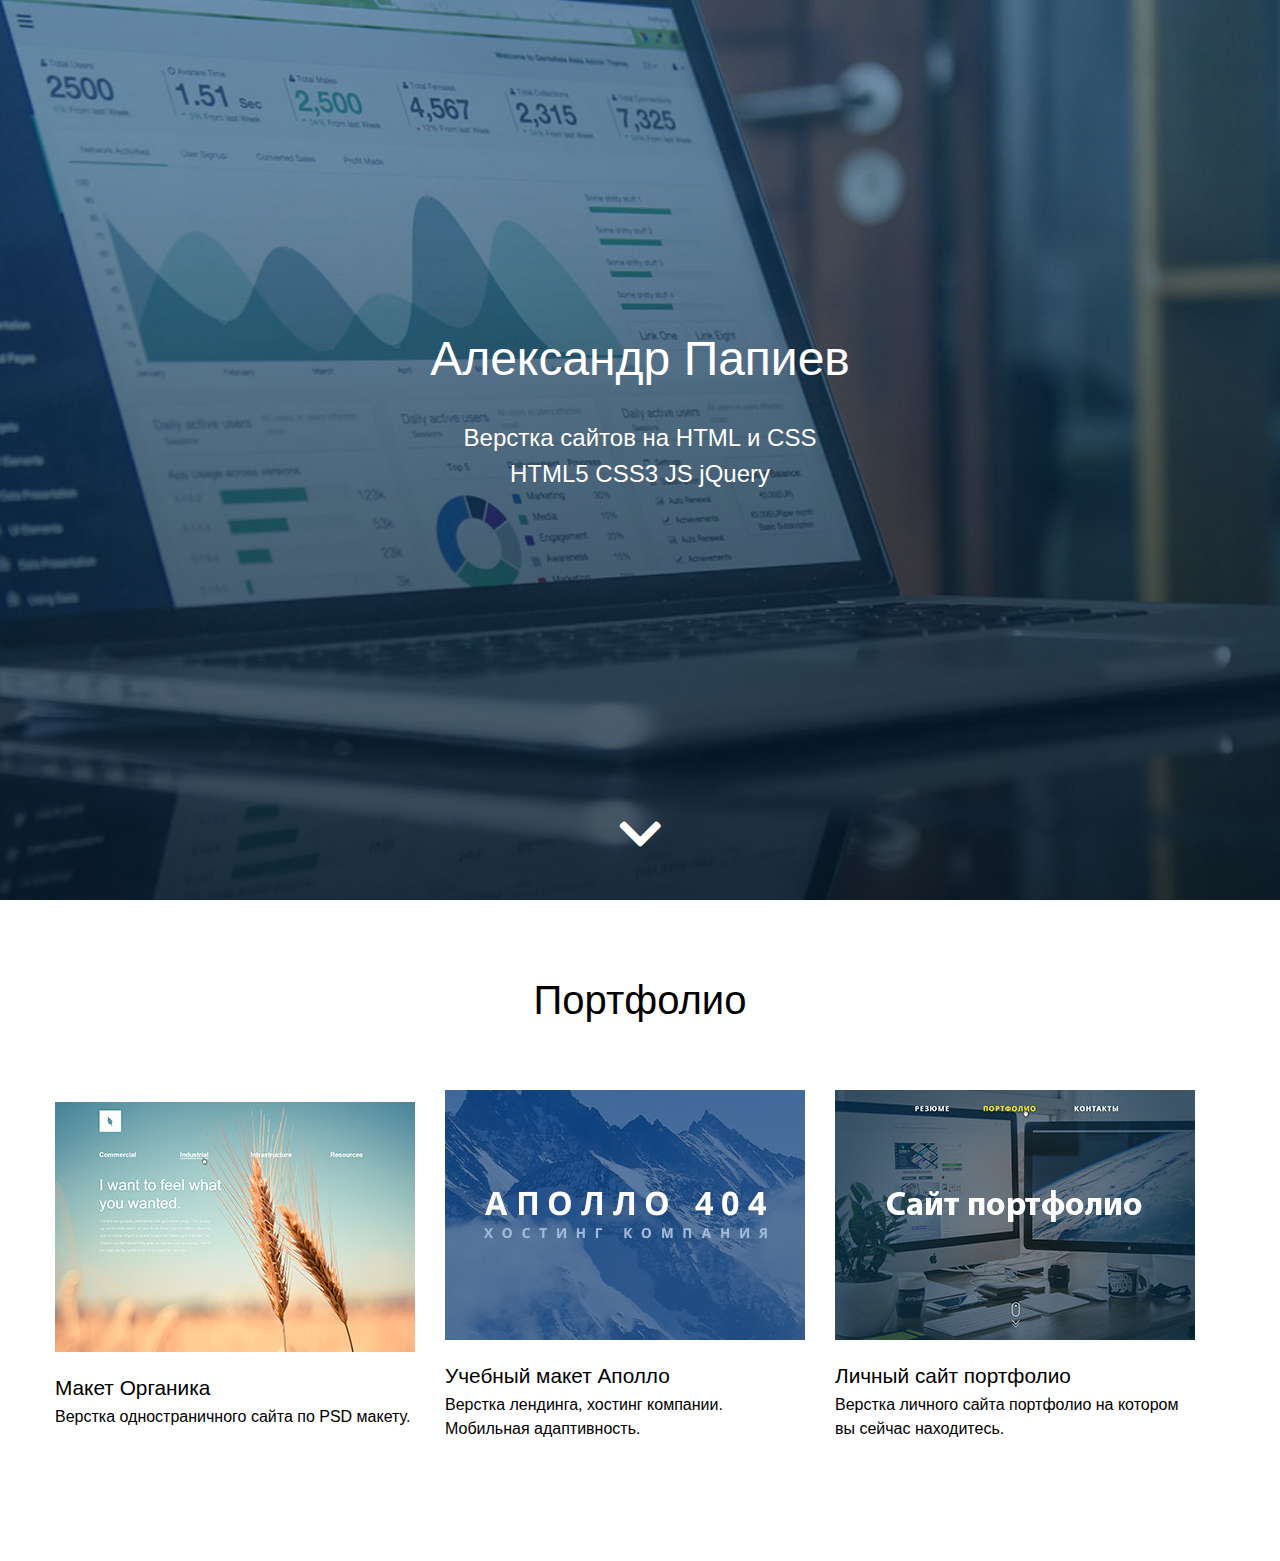
==== index.html @ eb8e774e "section portfolio completed: aslo added method flexbox" ====
﻿<!DOCTYPE html>
 <html lang="en">
      <head>
	      <meta charset="UTF-8">
          <title>Portfolio Landing</title>
          <meta name="author" content="Aleksandr Papiev">
          <meta name="description" content="Мой первый сайт как разработчика">
          <meta name="keywords" content="portfolio">
          <meta name="viewport" content="width=device-width, initial-scale=1.0">
          <link rel="shortcut icon" href="images/icons/favicon-16x16.png" type="image/x-icon">
          <link rel="stylesheet" href="libs/font-awesome/css/fontawesome-all.min.css">
          <link rel="stylesheet" href="css/normalize.css">
          <link rel="stylesheet" href="css/style.css">
      </head>

  <body>

                        <!-- HEADER START -->


      <header id="header">

          <div class="header__title">Александр Папиев</div>
         <div class="header__slogan">Верстка сайтов на HTML и CSS<br> HTML5 CSS3 JS jQuery</div>
         <div class="header__arrow">
             <i class="fas fa-chevron-down" aria-hidden:"true"></i>
         </div>

      </header><!-- header end -->


                        <!-- PORTFOLIO START -->

      <section class="portfolio">
            <div class="container"><!-- центровшик -->

                <div class="portfolio__title">
                    Портфолио
                </div>

<!-- имеет смысл создать row - ряд, тк в нем есть несколько колонок-->
                <div class="row">

                    <div class="col"><!-- колонка РАБОТА №1 -->

                        <div class="portfolio__item">
                            <div class="portfolio__item-img">
                                <img src="images/portfolio/project_organica.jpg" alt="Макет Органика">
                            </div>
                
                            <div class="portfolio__item-title">
                                <a href="#">Макет Органика</a>
                            </div>
                
                            <div class="portfolio__item-text">
                                <p>Верстка одностраничного сайта по PSD макету.
                                </p>
                            </div>
                       </div>

                    </div><!-- //колонка РАБОТА №1 END-->

                    <div class="col"><!-- колонка РАБОТА №2 -->

                        <div class="portfolio__item">
                           <div class="portfolio__item-img">
                               <img src="images/portfolio/project_apollo.jpg" alt="Учебный макет Аполло">
                           </div>
                
                           <div class="portfolio__item-title">
                               <a href="#">Учебный макет Аполло</a>
                           </div>
                
                           <div class="portfolio__item-text">
                               <p>Верстка лендинга, хостинг компании. Мобильная адаптивность.
                               </p>
                           </div>
                        </div>

                    </div><!-- //колонка РАБОТА №2 END-->

                    <div class="col"><!-- колонка РАБОТА №3 -->

                        <div class="portfolio__item">
                            <div class="portfolio__item-img">
                                <img src="images/portfolio/project_portfolio.jpg" alt="Личный сайт портфолио">
                            </div>
                
                            <div class="portfolio__item-title">
                                <a href="#">Личный сайт портфолио</a>
                            </div>
                
                            <div class="portfolio__item-text">
                                <p>Верстка личного сайта портфолио на котором вы сейчас находитесь. 
                                </p>
                           </div>
                        </div>

                    </div><!-- //колонка РАБОТА №3 END-->
                    
                </div><!-- row end -->


            
            </div><!-- container end -->
      </section><!-- portfolio end -->















						<!-- FOOTER START -->

      <footer id="footer">
        
      </footer><!-- footer end -->



      
      <script src="js/main.js"></script>
   </body>
</html>
---- css/style.css ----
/* добавили 3 шрифта на страницу локально*/

@font-face{
	font-family: 'Merriweather Sans', sans-serif;
	src:url(../fonts/Merriweather_Sans/MerriweatherSans-Regular.ttf);
	font-weight: normal;
	font-style: normal;
}

@font-face{
	font-family: 'PT Sans Caption', sans-serif;
	src:url(../fonts/PT_Sans_Caption/PT_Sans-Caption-Web-Bold.ttf);
	font-weight: bold;
	font-style: normal;
}

@font-face{
	font-family: 'PT Sans Caption', sans-serif;
	src:url(../fonts/PT_Sans_Caption/PT_Sans-Caption-Web-Regular.ttf);
	font-weight: normal;
	font-style: normal;
}

html, body{ 
	font-family: 'PT Sans Caption', sans-serif;
	font-size: 1rem;
	line-height: 1.5;
	box-sizing:border-box;
}

/*по умолчанию картинка имеет отступы, нужно задать ей
display:block/inline-block; */
img{
	display: inline-block;
}

/* все элементы наследуют значение свойства у родительского элемента*/
*, *:before, *:after{
	box-sizing: inherit;
}

ul, ol{
	list-style-type:none;

}

.container{
	max-width: 1140px;
	margin:auto;

}


.col{
	max-width: 360px;  /* ширина колонки в Photoshop */
	margin-right: 30px;  /* отступ справа м/у колонками в Photoshop */
}

			/* СДЕЛАЕМ КОЛОНКИ В РЯД */

/*

			вариант №1 - "используем float"

шаг 1: выровним колонки в ряд с помощью float:left; 
	
.col {
	float:left;

}

шаг 2: тк мы задали отступ справа 30px для всех колонок,то
	по ширине последняя колонка не помещается. Уберем у ней
	отступ справа с помощью .col:last-child 

.col:last-child{
	margin-right:0px;

}

 шаг 3: сделаем сброс от float указав родителю след-ие свойства
.row:after{
	content:"";
	clear: both;
	display: table;
}

*/

		/* вариант №2 - "используем FLEX" */

.row{
	display: flex;
	justify-content: center;
	align-items: center;

}


			/* HEADER START */


/* фоновая картинка и необходимые свойства к ней */
#header{
	background-color: #3b4f88;
	background-image: url('../images/bg/bg-header.jpg');
	background-repeat:no-repeat;
	background-position: center;
	background-size: cover;
	height: 100vh; /*100vh - это 100% от окна, которого мы просматриваем сайт (от Браузера)*/
	
	color: white;/* цвет шрифта у текста белый*/
	text-align:center;/*отцентрировали текст по горизонтале*/

	display: flex;  /*нужен, чтобы в дальнейшем задать свойства для выровнивания всех div по вертикале*/
	flex-direction: column;
	align-items: center; /*выравнивание по вертикале*/
	justify-content: center; /*выравнивание по горизонтали*/

	position: relative;/*задали,тк стрелку позиционировали absolute*/
}

.header__title{
	font-family: 'Merriweather Sans', sans-serif;
	font-size:3rem;
	line-height: 1.7;
	margin-top: -90px;/*приподняли блок наверх*/
	margin-bottom: 20px;

}

.header__slogan{
	font-size:1.5rem;
	line-height: 1.5;

}

.header__arrow{
	font-size: 48px;
	width: 60px;
	height: 50px;
	margin-left: -30px;/*половина от width*/


	position: absolute;/*нужно,чтобы опустить стрелку вниз по центру блока-родителя header*/
	bottom: 50px;/*нужно,чтобы опустить стрелку вниз блока-родителя header*/
	left:50%;/*нужно,чтоб отцентрить. те слева отошли половину окна браузера и нарисовали стрелку*/
	
}

				/* PORTFOLIO START */

/*тк в Портфолио и Подвале есть разметка по 3 блока и каждый  
из этих длоков имеет одинаковую ширину - 
мы напишем один универсальный класс для всех шести блоков */

.portfolio{
	padding-top:70px; 
	padding-bottom: 100px;
}

.portfolio__title{
	font-family: 'Merriweather Sans', sans-serif;
	font-size: 2.5rem;
	text-align: center;
	margin-bottom: 60px;

}

/*добавили класс portfolio__item  на случай если в дальнейшем 
захотит добавить еще несколько рядов с работами и 
м/у ними были отступы*/
.portfolio__item{
margin-bottom: 20px;
}


.portfolio__item-img{
	margin-bottom: 17px;
}

.portfolio__item-title{
	font-size:1.3rem;
	line-height: normal;
	margin-bottom:5px;

}
/*выберем ссылку и зададим для нее свойства*/
.portfolio__item-title a{
	text-decoration: none;
	color:black;
	border-bottom:1px solid white;

}
/*опишем поведение ссылки по наведенению на неё мыши*/
.portfolio__item-title a:hover{
	color:#0052c2;
	border-color: rgba(0, 82, 194, 0.3);/*0.3 - это насыщщеность = 30%*/
}

/*выберем абзац и зададим для него свойства*/
.portfolio__item-text p{
	margin-bottom: 15px;
	margin-top: 0;/*уберем отступ, тк по умолчанию нормалайз делает оступы*/

}
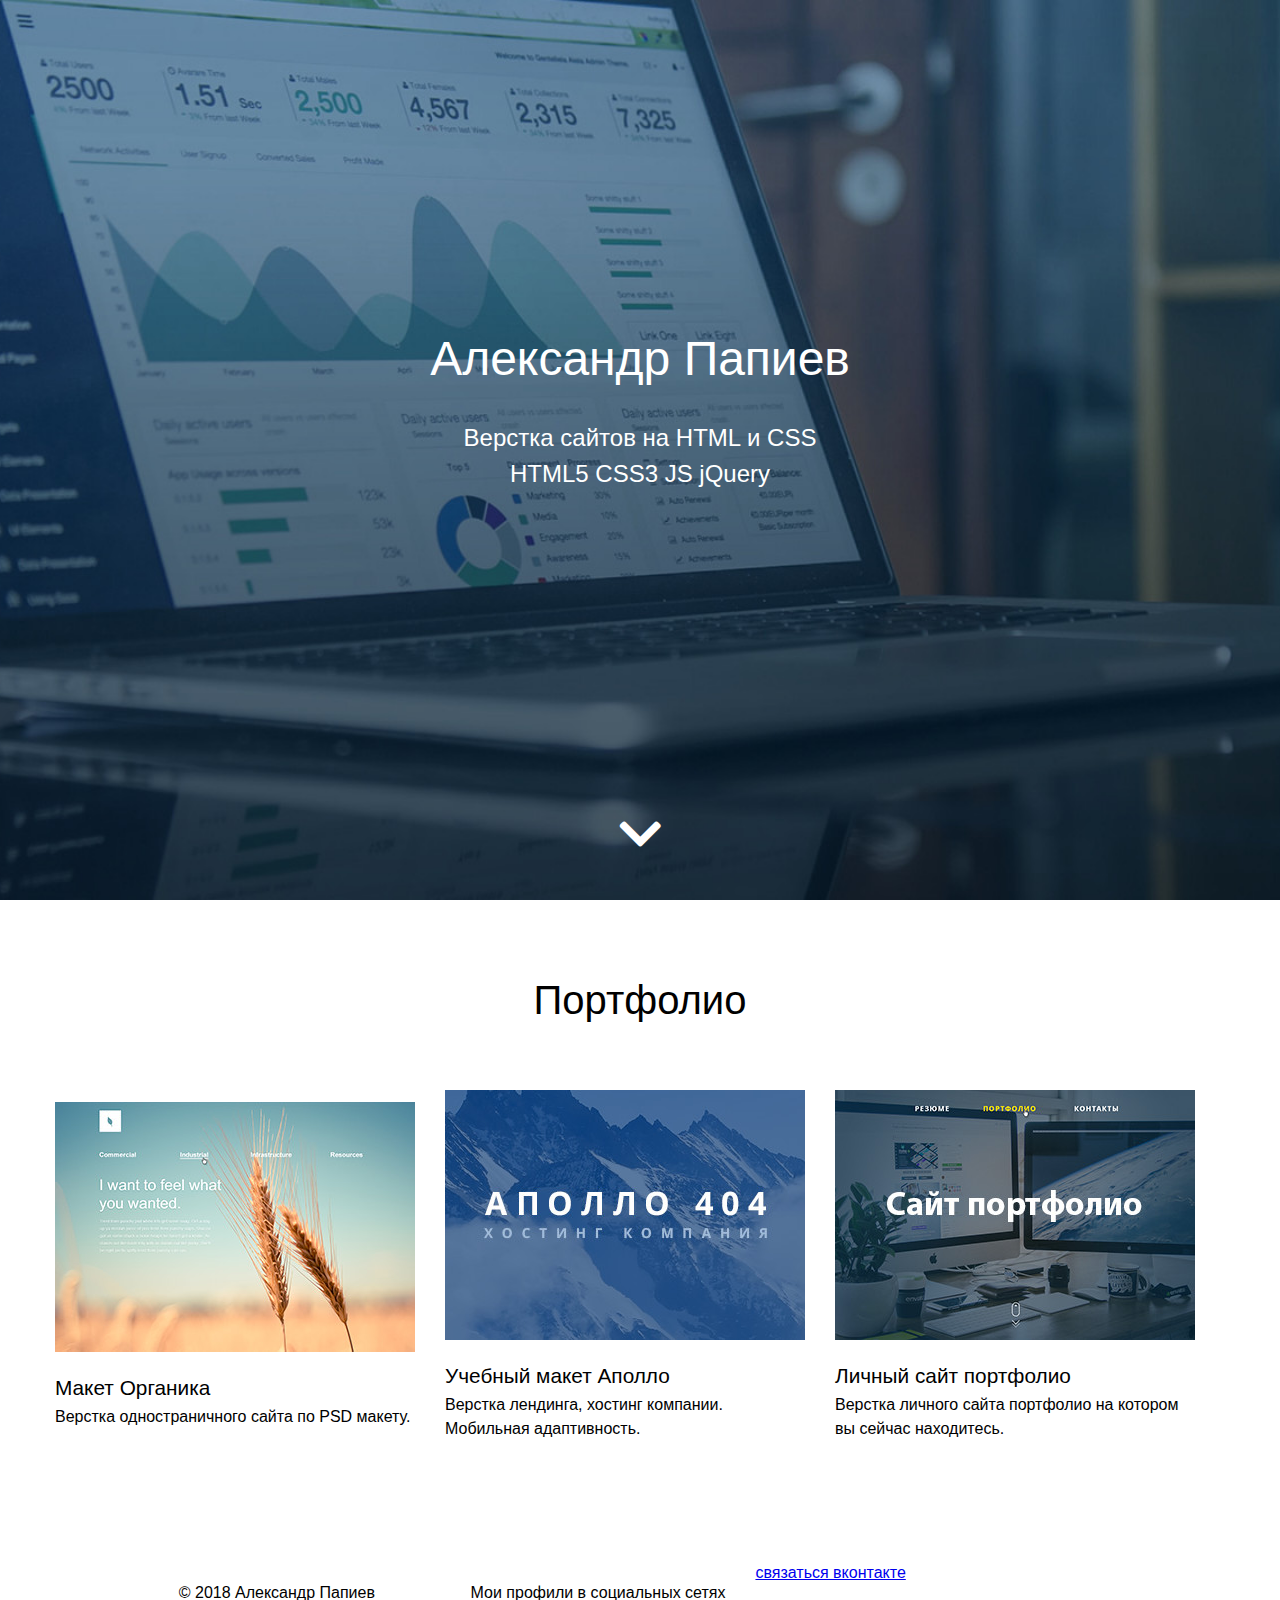
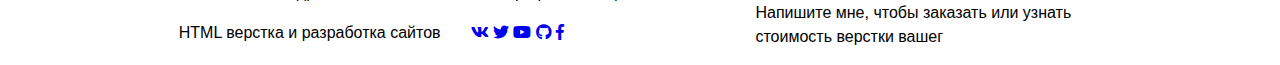
==== commit d89c98b2: "Portfolio html template was added" ====
--- a/index.html
+++ b/index.html
@@ -99,30 +99,59 @@
                     </div><!-- //колонка РАБОТА №3 END-->
                     
                 </div><!-- row end -->
-
-
-            
             </div><!-- container end -->
       </section><!-- portfolio end -->
 
 
+						<!-- FOOTER START -->
 
 
+      <footer id="footer">
+          <div class="container"><!-- центровщик-->
+              <div class="row">
+                   
+                  <div class="col">
+                        <p class="footer__name">&copy; 2018 Александр Папиев</p>
+                        <p>HTML верстка и разработка сайтов</p>
+                   
+                  </div>
 
+                   <div class="col">
+                    <p class="footer__social">Мои профили в социальных сетях</p>
+                    <p class="footer__social-icons">
 
+                        
+                           <a href="#" target="_blank">
+                            <i class="fab fa-vk"></i></a>
 
+                            <a href="#" target="_blank">
+                                <i class="fab fa-twitter"></i></a>
 
+                            <a href="#" target="_blank">
+                                <i class="fab fa-youtube"></i></a>
+                           
+                            <a href="#" target="_blank">
+                            <i class="fab fa-github"></i></a>
 
+                            <a href="#" target="_blank">
+                                <i class="fab fa-facebook-f"></i>
+                            </a>
 
+                    </p>
+                      
+                  </div>
 
+                   <div class="col">
+                        <div><a href="#" class="button" target="_blank">связаться вконтакте</a></div>
+                        <p>Напишите мне, чтобы заказать или узнать<br> стоимость верстки вашег</p>
+                      
+                  </div>
+                  
+              </div><!-- row end -->
+                  
+             
 
-
-
-
-						<!-- FOOTER START -->
-
-      <footer id="footer">
-        
+          </div><!-- container end -->
       </footer><!-- footer end -->
 
 
--- a/css/style.css
+++ b/css/style.css
@@ -93,6 +93,7 @@
 	display: flex;
 	justify-content: center;
 	align-items: center;
+	/*flex-wrap: wrap;*/
 
 }
 
@@ -203,4 +204,7 @@
 	margin-bottom: 15px;
 	margin-top: 0;/*уберем отступ, тк по умолчанию нормалайз делает оступы*/
 
-}+}
+
+
+				/* FOOTER START */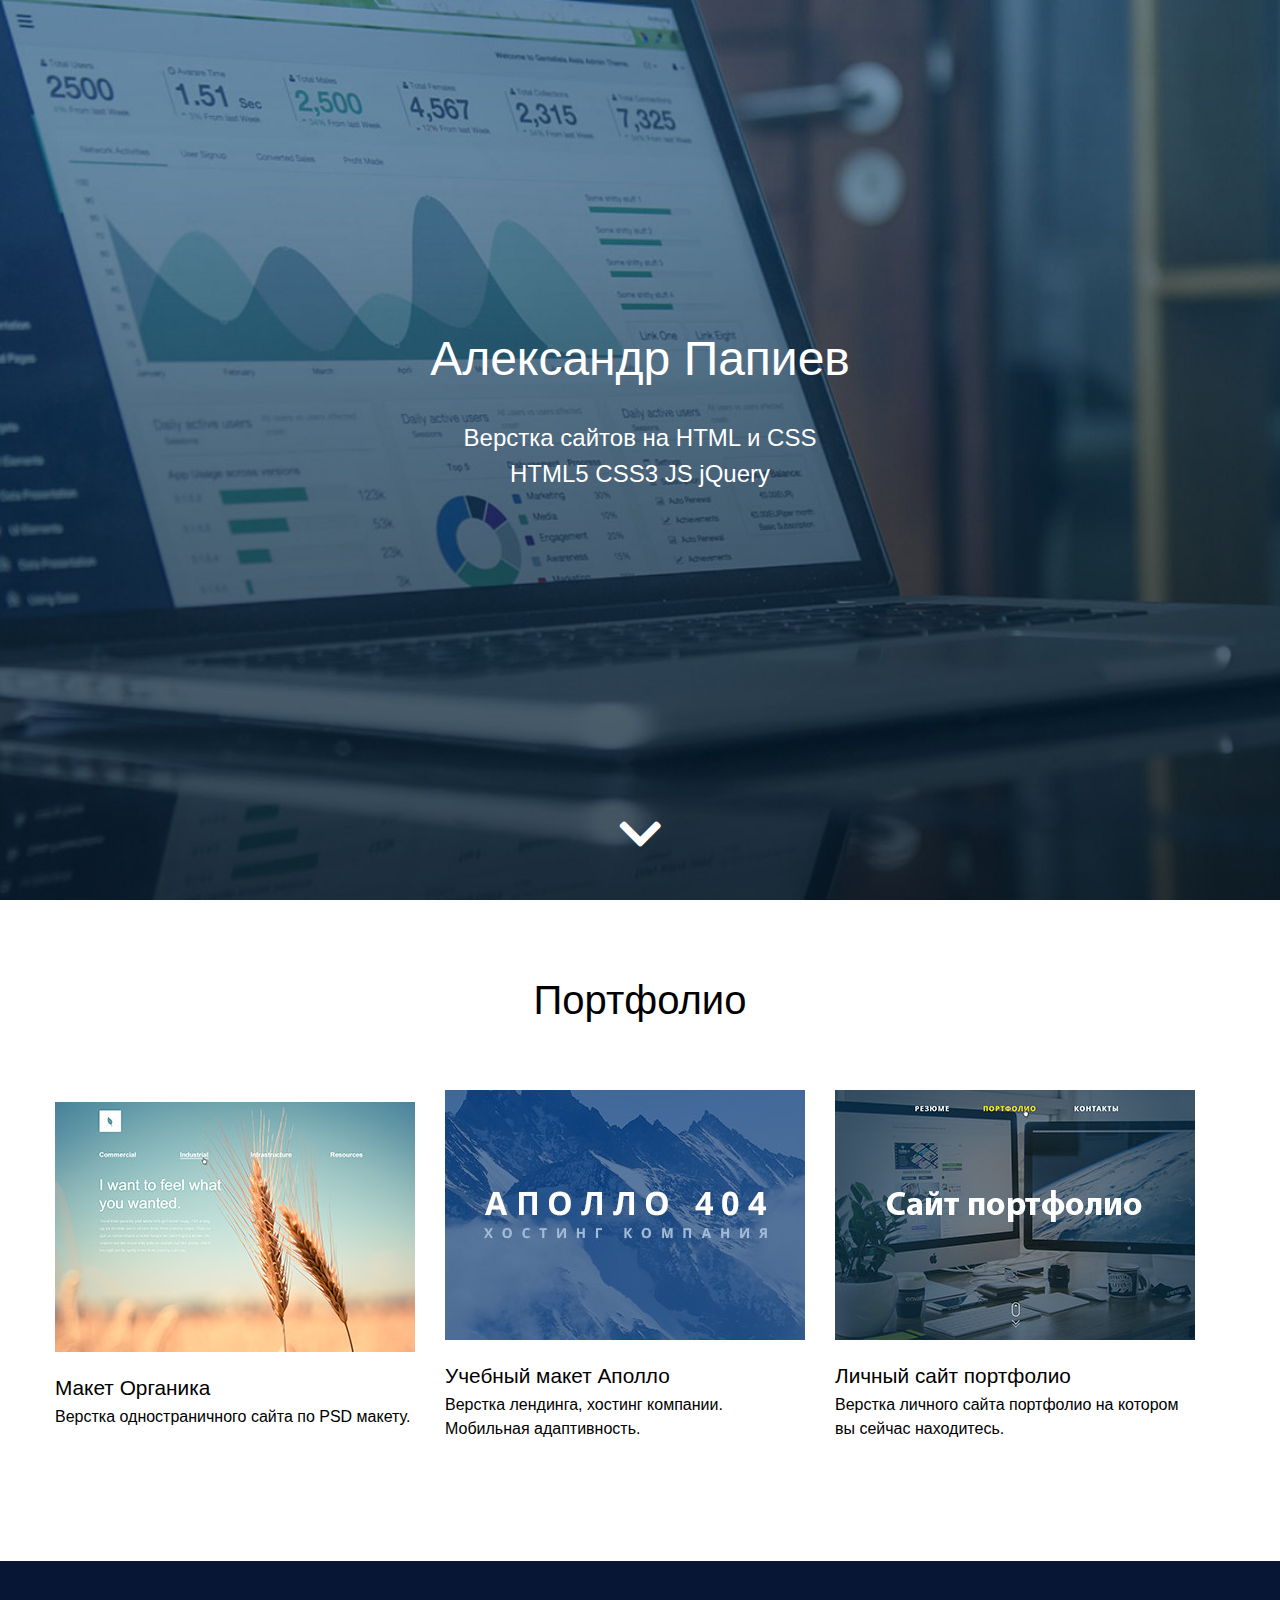
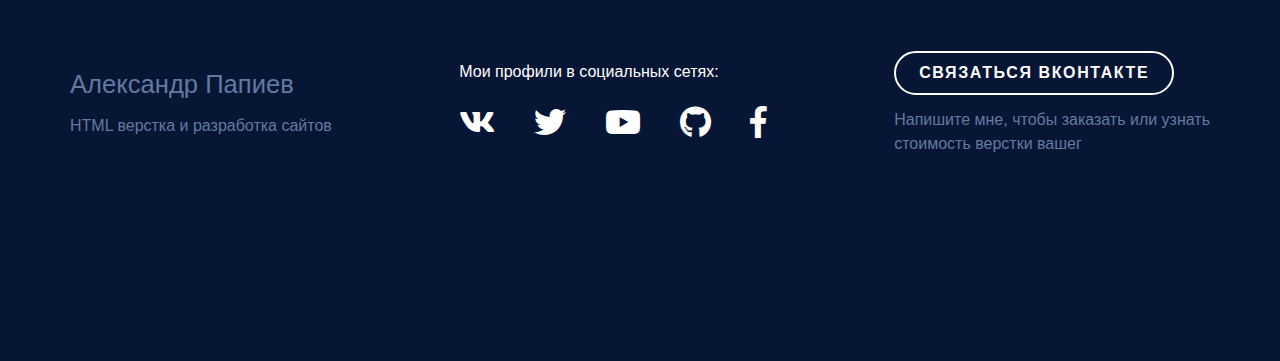
==== commit 9a665d84: "portfolio section completed" ====
--- a/index.html
+++ b/index.html
@@ -107,50 +107,49 @@
 
 
       <footer id="footer">
-          <div class="container"><!-- центровщик-->
-              <div class="row">
+          <div class="footer__container"><!-- центровщик-->
+              <div class="footer__row">
                    
-                  <div class="col">
-                        <p class="footer__name">&copy; 2018 Александр Папиев</p>
+                  <div class="footer__col">
+                        <p class="footer__name">Александр Папиев</p>
                         <p>HTML верстка и разработка сайтов</p>
                    
                   </div>
 
-                   <div class="col">
-                    <p class="footer__social">Мои профили в социальных сетях</p>
-                    <p class="footer__social-icons">
+                   <div class="footer__col">
+                        <p class="footer__social">Мои профили в социальных сетях:</p>
+                        <p class="footer__social-icons">
 
                         
-                           <a href="#" target="_blank">
-                            <i class="fab fa-vk"></i></a>
+                            <a href="https://vk.com/id1154858" target="_blank">
+                                <i class="fab fa-vk"></i></a>
 
-                            <a href="#" target="_blank">
+                            <a href="https://twitter.com/AlexModEst" target="_blank">
                                 <i class="fab fa-twitter"></i></a>
 
-                            <a href="#" target="_blank">
+                            <a href="https://www.youtube.com/channel/UCucC1KS4zQr6wHJ3pnRMhIQ/channels" target="_blank">
                                 <i class="fab fa-youtube"></i></a>
                            
-                            <a href="#" target="_blank">
-                            <i class="fab fa-github"></i></a>
+                            <a href="https://github.com/alexestkedr" target="_blank">
+                                <i class="fab fa-github"></i></a>
 
-                            <a href="#" target="_blank">
+                            <a href="https://www.facebook.com/alexander.papiev" target="_blank">
                                 <i class="fab fa-facebook-f"></i>
                             </a>
 
-                    </p>
+                        </p>
                       
                   </div>
 
-                   <div class="col">
-                        <div><a href="#" class="button" target="_blank">связаться вконтакте</a></div>
+                   <div class="footer__col">
+                        <div>
+                            <a href="#" class="footer__button" target="_blank">связаться вконтакте
+                            </a></div>
                         <p>Напишите мне, чтобы заказать или узнать<br> стоимость верстки вашег</p>
                       
                   </div>
-                  
               </div><!-- row end -->
                   
-             
-
           </div><!-- container end -->
       </footer><!-- footer end -->
 
--- a/css/style.css
+++ b/css/style.css
@@ -69,7 +69,7 @@
 
 }
 
-шаг 2: тк мы задали отступ справа 30px для всех колонок,то
+шаг 2: тк мы задали отступ справа 30px для всех трёх колонок,то
 	по ширине последняя колонка не помещается. Уберем у ней
 	отступ справа с помощью .col:last-child 
 
@@ -172,7 +172,7 @@
 захотит добавить еще несколько рядов с работами и 
 м/у ними были отступы*/
 .portfolio__item{
-margin-bottom: 20px;
+	margin-bottom: 20px;
 }
 
 
@@ -207,4 +207,98 @@
 }
 
 
-				/* FOOTER START */+				/* FOOTER START */
+
+#footer{
+	background-color: #061634;
+	color:#6479a2;
+	padding-top: 90px;
+	padding-bottom: 190px;
+	
+}
+
+.footer__container{
+	max-width: 1140px;
+	margin:auto;
+}
+
+
+.footer__row{
+	display: flex;
+	justify-content: space-between;
+	align-items: center;
+	/*flex-wrap: wrap;*/
+}
+
+.footer__col{
+	max-width: 360px;  /* ширина колонки в Photoshop */
+	margin-right: 30px;  /* отступ справа м/у колонками в Photoshop */
+}
+
+.footer__col:last-child{
+	margin-right:0px;
+}
+
+
+#footer p{
+	margin-top:0px;/*уберем отступы сверху у абзацев от normalize*/
+	margin-bottom: 15px;
+
+}
+
+p.footer__name{ /*выберем тег P, у которого есть класс footer__name*/
+	font-family: 'Merriweather Sans', sans-serif;
+	font-size: 1.6rem;
+	margin-bottom:10px;
+	line-height: normal;	
+}
+
+p.footer__social{
+	color: white;
+	
+}
+
+p.footer__social-icons{
+	color: white;
+	font-size:32px;
+}
+
+p.footer__social-icons a{
+	color: white;
+	text-decoration: none;
+	margin-right:30px;/* расстояние м/у ссылками-иконками*/
+}
+
+/* у последней ссылки-иконки уберем margin-right:30px*/
+p.footer__social-icons a:last-child{
+	margin-right:0px;
+}
+
+p.footer__social-icons a:hover{
+	color:#ffe400;
+}
+
+.footer__button{
+	font-weight: bold;
+	text-decoration: none;
+	color: white;
+	display:inline-block;
+	text-transform: uppercase;
+	letter-spacing: 1.6px;
+
+	border-width: 2px;
+	border-color: white; 
+	border-style: solid;
+	border-radius: 50px;
+
+	padding: 8px 23px;
+	margin-bottom:13px;
+	
+}
+
+.footer__button:hover{
+	color:#061634;
+	background-color: white;
+
+}
+
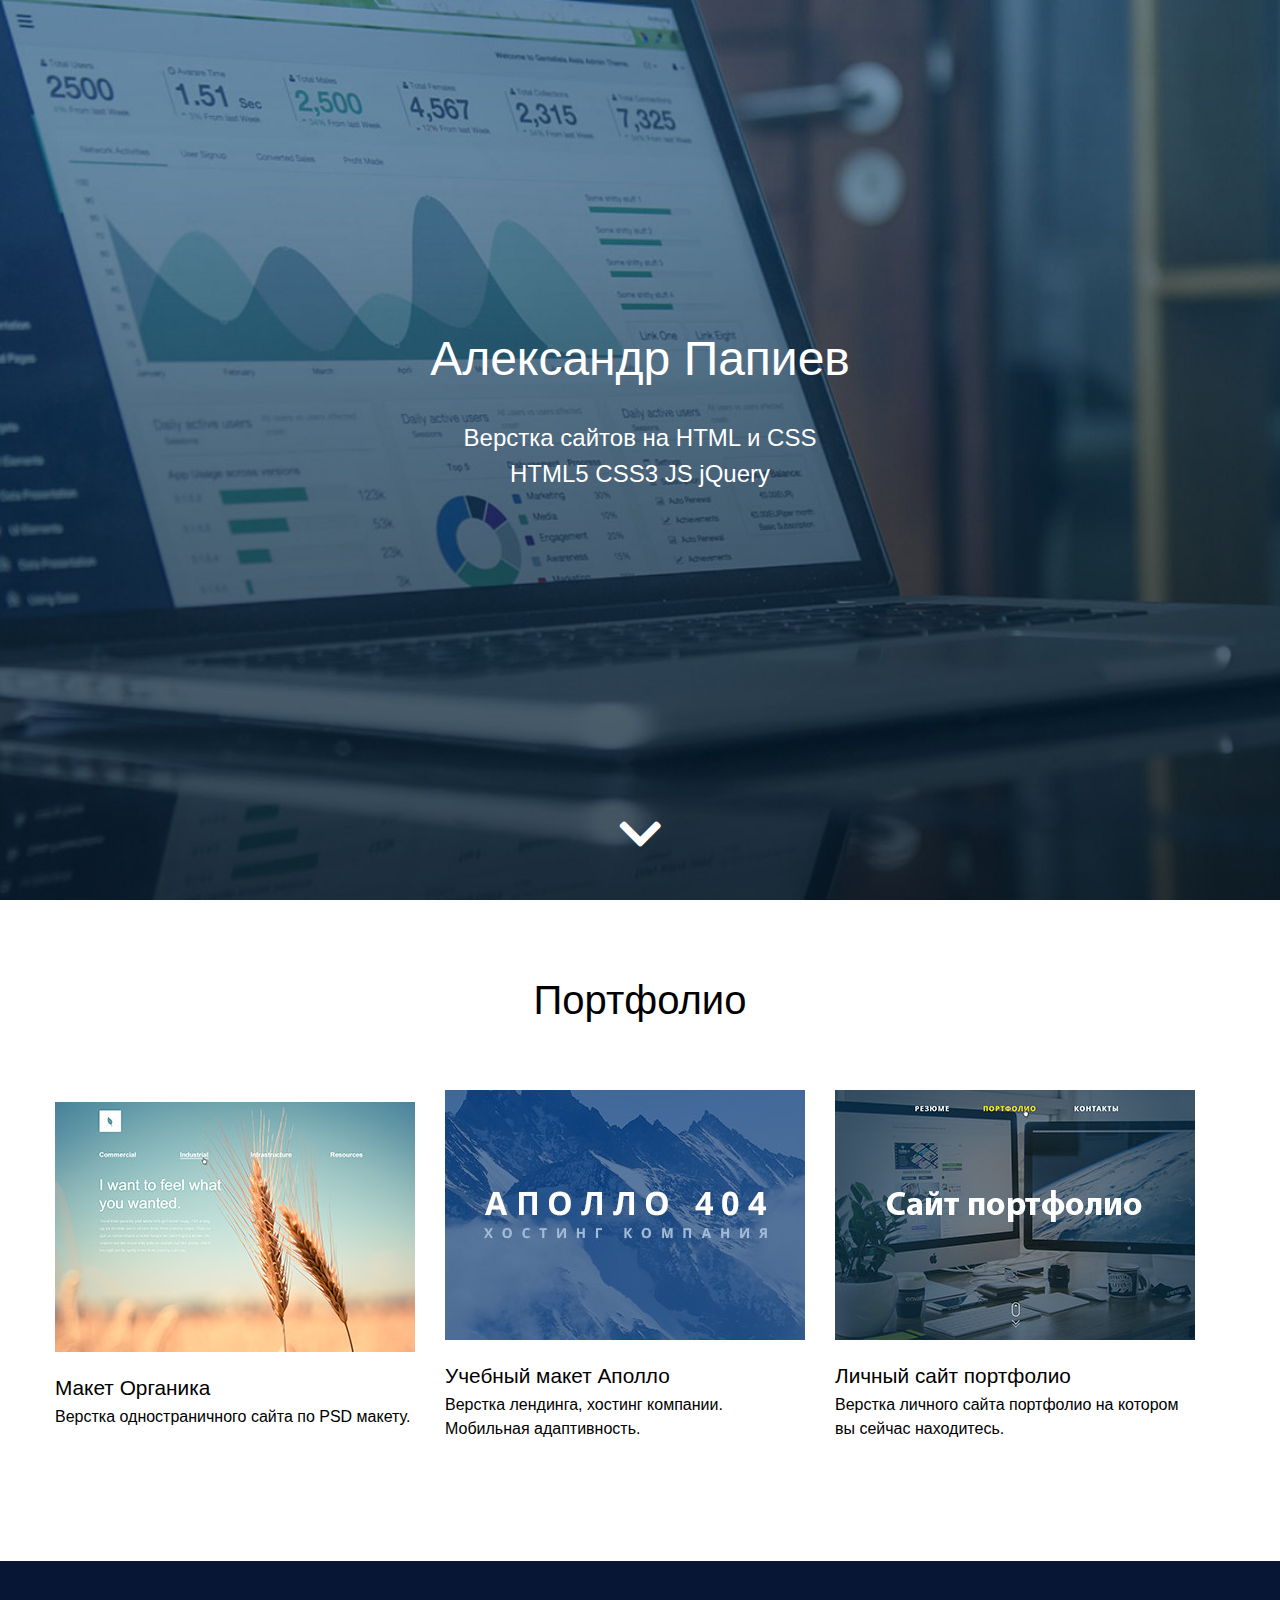
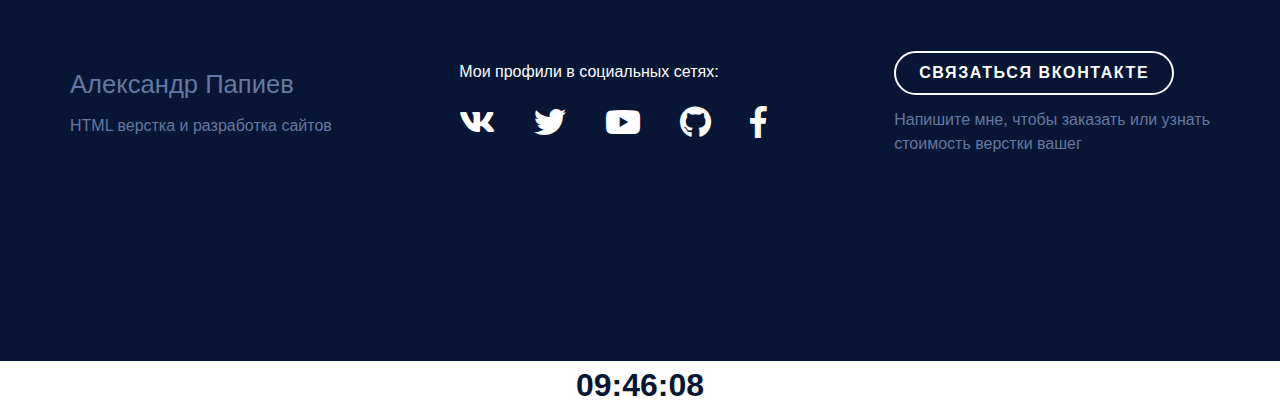
==== commit 650ce56b: "timer was added" ====
--- a/index.html
+++ b/index.html
@@ -13,7 +13,7 @@
           <link rel="stylesheet" href="css/style.css">
       </head>
 
-  <body>
+  <body onload="timer()">
 
                         <!-- HEADER START -->
 
@@ -155,7 +155,7 @@
 
 
 
-      
+   <span class="time"></span>   
       <script src="js/main.js"></script>
    </body>
 </html>--- a/css/style.css
+++ b/css/style.css
@@ -302,3 +302,10 @@
 
 }
 
+.time{
+	text-align: center;
+	display: block;
+	color:#061634;
+	font-size: 2rem;
+	font-weight: 600;
+}
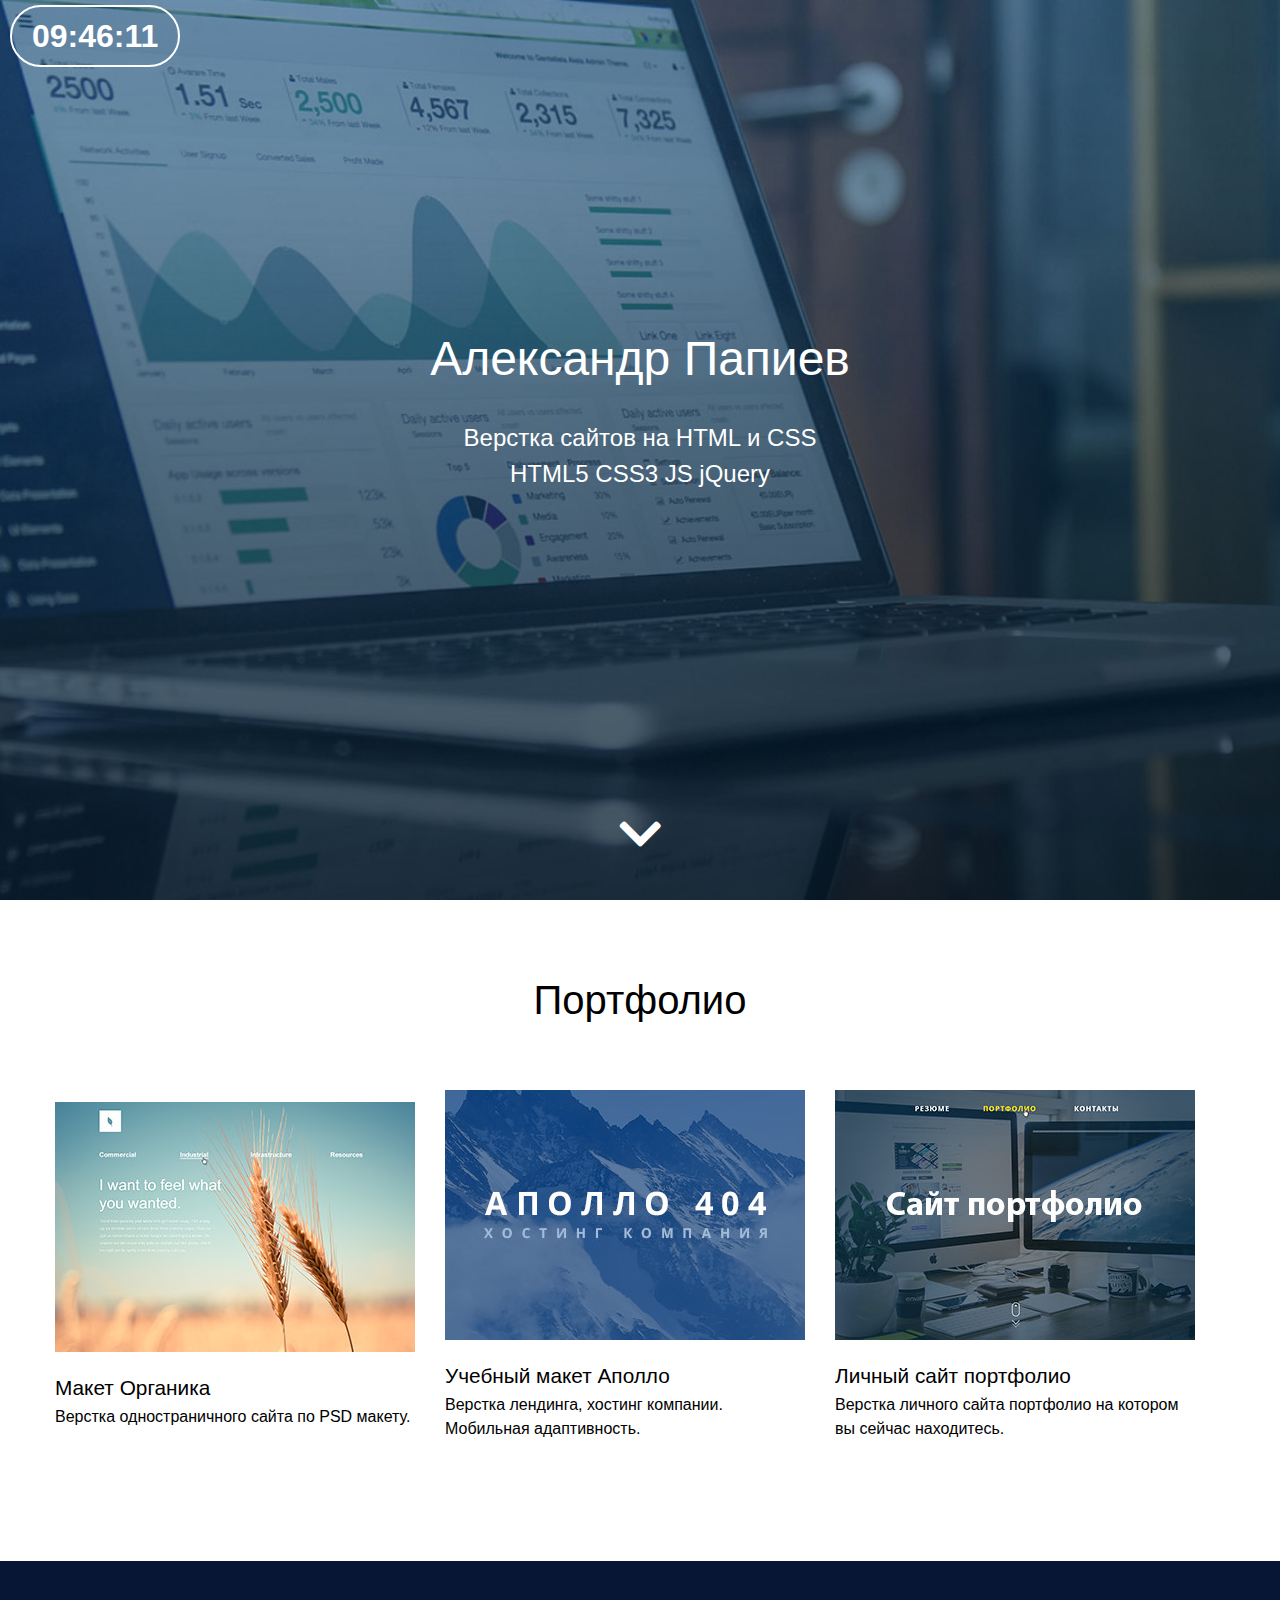
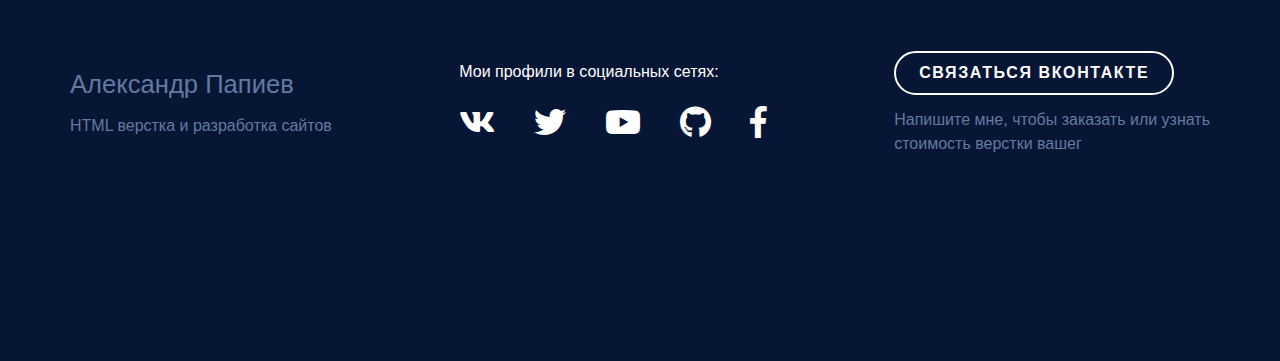
==== commit 26cff7cd: "timer was added" ====
--- a/index.html
+++ b/index.html
@@ -19,6 +19,7 @@
 
 
       <header id="header">
+         <span class="time"></span> 
 
           <div class="header__title">Александр Папиев</div>
          <div class="header__slogan">Верстка сайтов на HTML и CSS<br> HTML5 CSS3 JS jQuery</div>
@@ -151,11 +152,10 @@
               </div><!-- row end -->
                   
           </div><!-- container end -->
+
       </footer><!-- footer end -->
 
-
-
-   <span class="time"></span>   
+      <!-- <span class="time"></span>  -->
       <script src="js/main.js"></script>
    </body>
 </html>--- a/css/style.css
+++ b/css/style.css
@@ -305,7 +305,26 @@
 .time{
 	text-align: center;
 	display: block;
-	color:#061634;
+	color:white;
 	font-size: 2rem;
 	font-weight: 600;
-}
+	position: absolute;
+	left:0px;
+	top:0px;
+
+	margin:5px 10px;
+
+	border-width: 2px;
+	border-color: white; 
+	border-style: solid;
+	border-radius: 50px;
+
+	padding: 5px 20px;
+
+}
+
+.time:hover{
+	color:#061634;
+	background-color: white;
+
+}
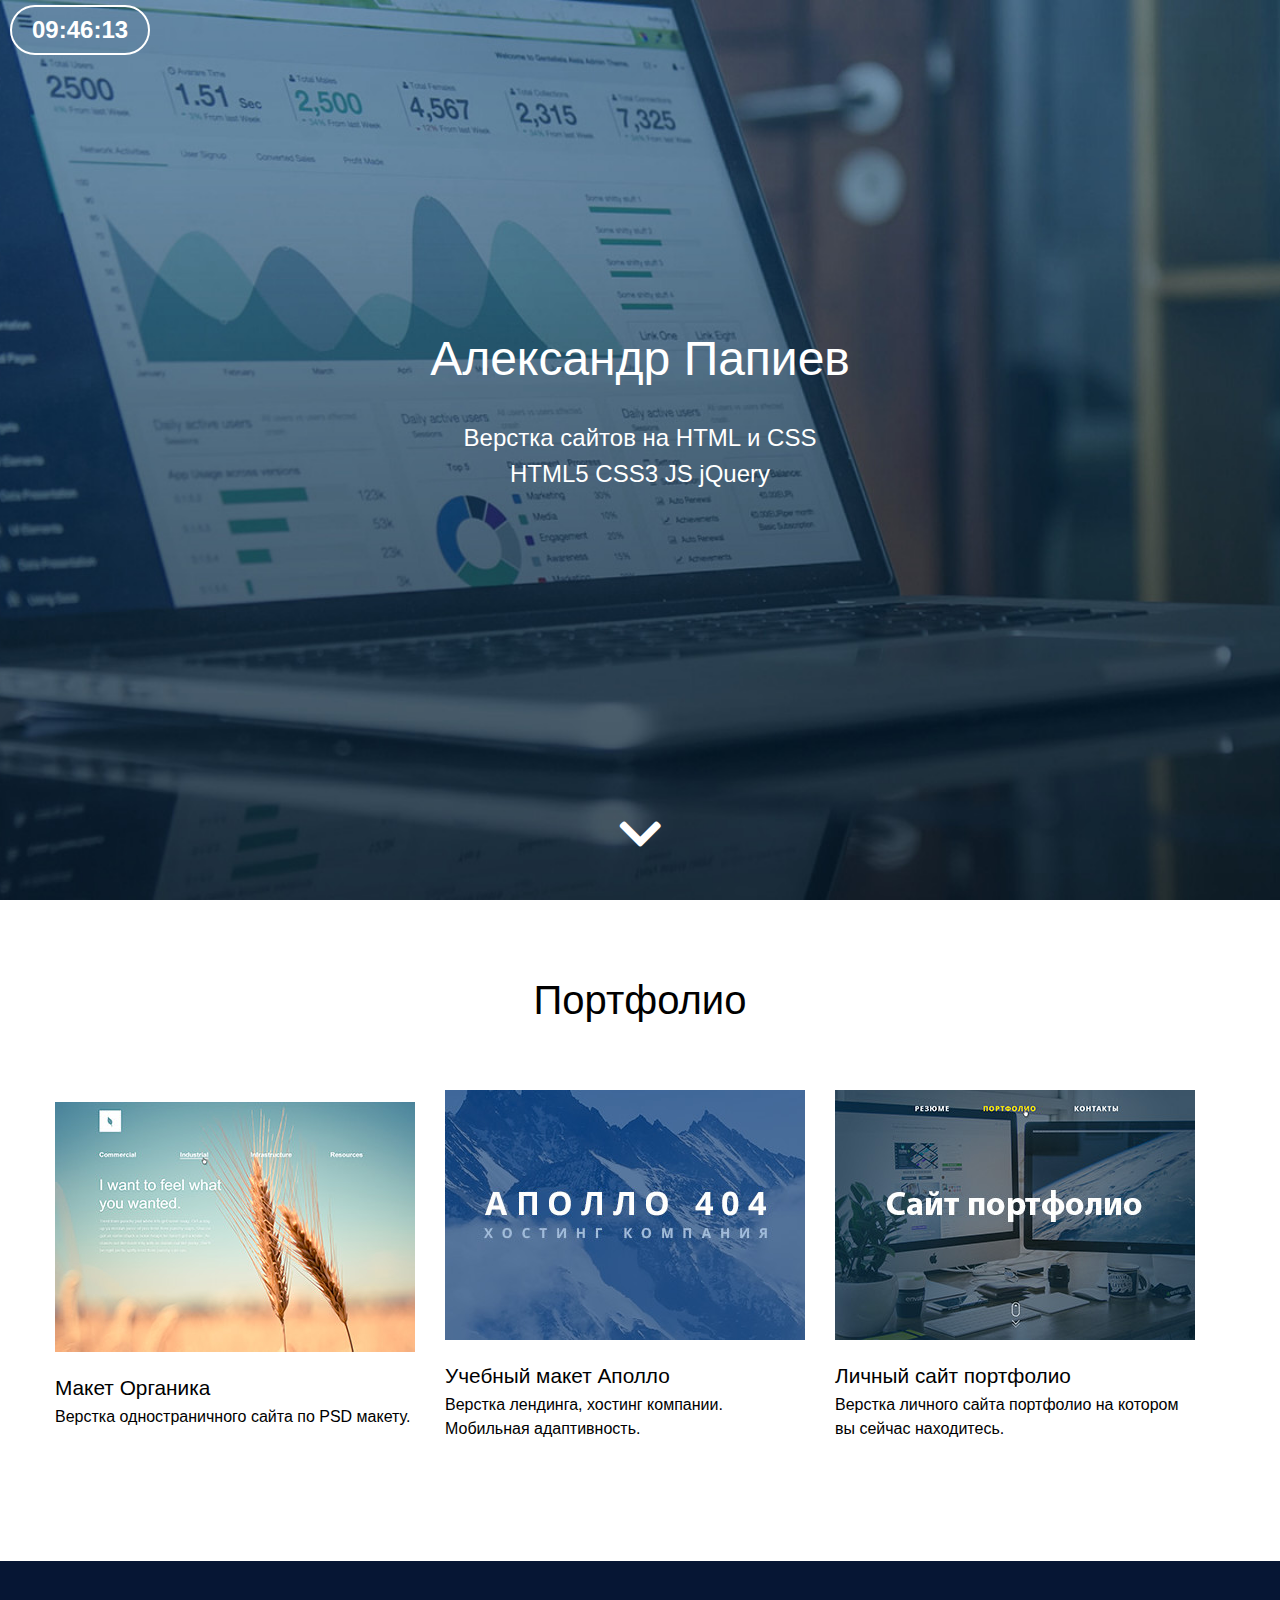
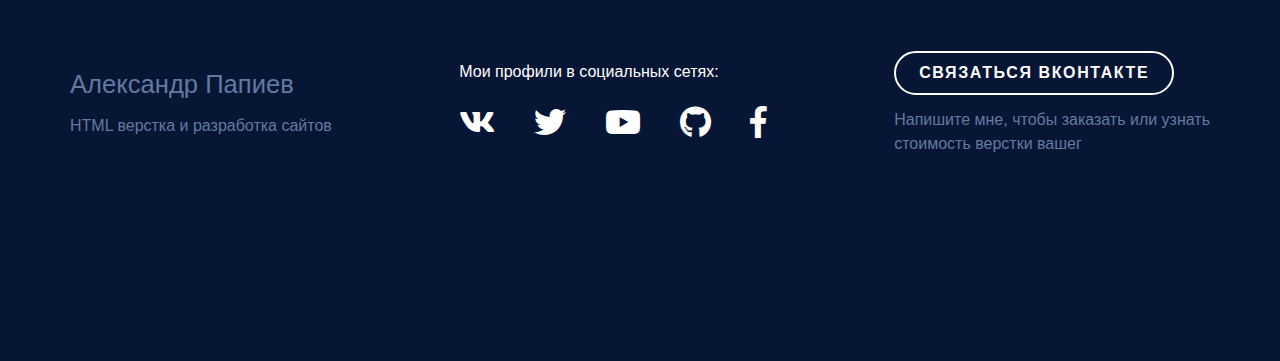
==== commit bd8287b9: "3 works was added" ====
--- a/index.html
+++ b/index.html
@@ -1,5 +1,5 @@
 ﻿<!DOCTYPE html>
- <html lang="en">
+ <html lang="ru">
       <head>
 	      <meta charset="UTF-8">
           <title>Portfolio Landing</title>
@@ -17,20 +17,20 @@
 
                         <!-- HEADER START -->
 
-
       <header id="header">
-         <span class="time"></span> 
+          <span class="time"></span> 
 
           <div class="header__title">Александр Папиев</div>
-         <div class="header__slogan">Верстка сайтов на HTML и CSS<br> HTML5 CSS3 JS jQuery</div>
-         <div class="header__arrow">
-             <i class="fas fa-chevron-down" aria-hidden:"true"></i>
+          <div class="header__slogan">Верстка сайтов на HTML и CSS<br> HTML5 CSS3 JS jQuery</div>
+          <div class="header__arrow">
+              <i class="fas fa-chevron-down" aria-hidden:"true"></i>
          </div>
 
       </header><!-- header end -->
 
 
                         <!-- PORTFOLIO START -->
+
 
       <section class="portfolio">
             <div class="container"><!-- центровшик -->
@@ -50,7 +50,7 @@
                             </div>
                 
                             <div class="portfolio__item-title">
-                                <a href="#">Макет Органика</a>
+                                <a href="work-organica.html">Макет Органика</a>
                             </div>
                 
                             <div class="portfolio__item-text">
@@ -69,7 +69,7 @@
                            </div>
                 
                            <div class="portfolio__item-title">
-                               <a href="#">Учебный макет Аполло</a>
+                               <a href="work-apollo.html">Учебный макет Аполло</a>
                            </div>
                 
                            <div class="portfolio__item-text">
@@ -88,7 +88,7 @@
                             </div>
                 
                             <div class="portfolio__item-title">
-                                <a href="#">Личный сайт портфолио</a>
+                                <a href="work-portfolio.html">Личный сайт портфолио</a>
                             </div>
                 
                             <div class="portfolio__item-text">
@@ -155,7 +155,6 @@
 
       </footer><!-- footer end -->
 
-      <!-- <span class="time"></span>  -->
       <script src="js/main.js"></script>
    </body>
 </html>--- a/css/style.css
+++ b/css/style.css
@@ -192,6 +192,8 @@
 	color:black;
 	border-bottom:1px solid white;
 
+	transition: 0.3s ease-out;
+
 }
 /*опишем поведение ссылки по наведенению на неё мыши*/
 .portfolio__item-title a:hover{
@@ -205,6 +207,50 @@
 	margin-top: 0;/*уберем отступ, тк по умолчанию нормалайз делает оступы*/
 
 }
+
+
+		 /* PORTFOLIO SINGLE PAGE START */
+
+.portfolio__single-page{
+	padding-top: 50px;
+	padding-bottom:50px;
+	text-align:center;
+}
+
+.portfolio__single-page img{
+	margin-bottom: 50px;
+	max-width: 100%;/*чтобы картинка не выходила за границы своего container 
+	и не появилось горизонт. прокручивания */
+	height:auto;
+	/*display:block;*/ /*чтобы кнопка и картинка не находилась на одной линии
+	а перешла на след. строчку*/
+}
+			
+.button-back{
+	font-weight: bold;
+	text-decoration: none;
+	color:#0052c2;
+	display:inline-block;
+	text-transform: uppercase;
+	letter-spacing: 1.6px;
+
+	border-width: 2px;
+	border-color:#0052c2;
+	border-style: solid;
+	border-radius: 50px;
+	margin-bottom:13px;
+
+	padding: 8px 23px;
+	
+	transition: 0.3s ease-out;
+	
+}
+
+.button-back:hover{
+	color:white;
+	background-color:#0052c2;
+}
+
 
 
 				/* FOOTER START */
@@ -267,11 +313,14 @@
 	color: white;
 	text-decoration: none;
 	margin-right:30px;/* расстояние м/у ссылками-иконками*/
+
+	transition: 0.3s ease-out;
 }
 
 /* у последней ссылки-иконки уберем margin-right:30px*/
 p.footer__social-icons a:last-child{
 	margin-right:0px;
+
 }
 
 p.footer__social-icons a:hover{
@@ -293,6 +342,8 @@
 
 	padding: 8px 23px;
 	margin-bottom:13px;
+
+	transition: 0.3s ease-out;
 	
 }
 
@@ -306,13 +357,11 @@
 	text-align: center;
 	display: block;
 	color:white;
-	font-size: 2rem;
+	font-size: 1.5rem;
 	font-weight: 600;
 	position: absolute;
-	left:0px;
-	top:0px;
-
-	margin:5px 10px;
+	left:10px;
+	top:5px;
 
 	border-width: 2px;
 	border-color: white; 
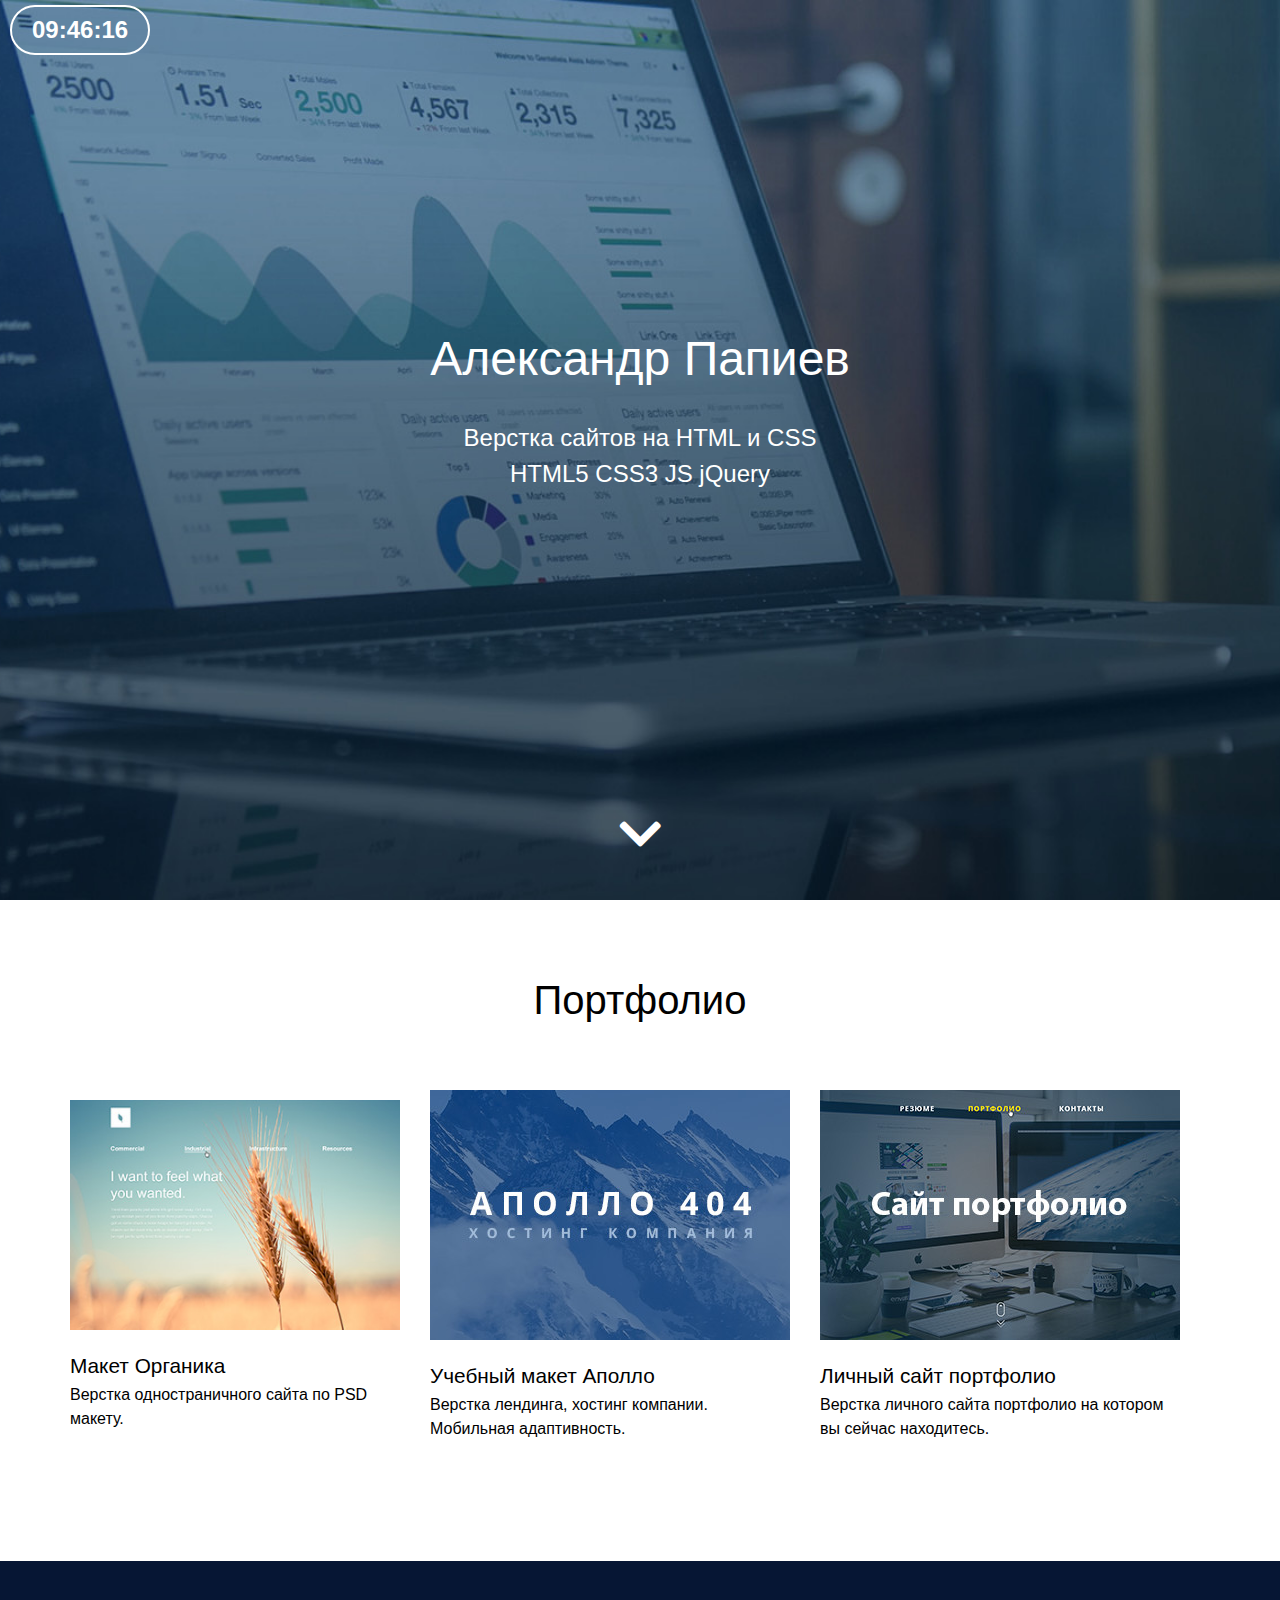
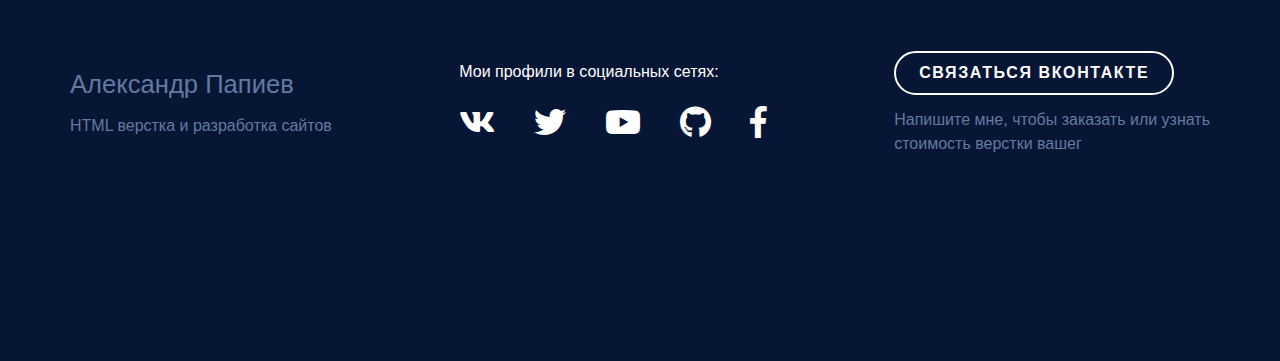
==== commit fb55b46c: "media queries was added" ====
--- a/index.html
+++ b/index.html
@@ -6,7 +6,12 @@
           <meta name="author" content="Aleksandr Papiev">
           <meta name="description" content="Мой первый сайт как разработчика">
           <meta name="keywords" content="portfolio">
-          <meta name="viewport" content="width=device-width, initial-scale=1.0">
+
+          <!-- чтобы старые версии IE отображали страницу по новым стандртам -->
+          <meta http-equiv="X-UA-Compatible" content="IE=edge">
+          <!-- чтобы моб.Браузеры не масштабировали контент -->
+          <meta name="viewport" content="width=device-width, initial-scale=1">
+          
           <link rel="shortcut icon" href="images/icons/favicon-16x16.png" type="image/x-icon">
           <link rel="stylesheet" href="libs/font-awesome/css/fontawesome-all.min.css">
           <link rel="stylesheet" href="css/normalize.css">
--- a/css/style.css
+++ b/css/style.css
@@ -34,9 +34,16 @@
 	display: inline-block;
 }
 
-/* все элементы наследуют значение свойства у родительского элемента*/
+/* все элементы наследуют значение свойства у родительского элемента
+
 *, *:before, *:after{
 	box-sizing: inherit;
+}
+
+*/
+
+*{
+	box-sizing: border-box;
 }
 
 ul, ol{
@@ -108,6 +115,7 @@
 	background-repeat:no-repeat;
 	background-position: center;
 	background-size: cover;
+	
 	height: 100vh; /*100vh - это 100% от окна, которого мы просматриваем сайт (от Браузера)*/
 	
 	color: white;/* цвет шрифта у текста белый*/
@@ -178,6 +186,20 @@
 
 .portfolio__item-img{
 	margin-bottom: 17px;
+}
+
+/*выберем все изображения внутри данного контейнера с классом .
+portfolio__item-img*/
+
+.portfolio__item-img img{ 
+	max-width: 100%;/*макс.ширина изображения может быть 
+равна 100% ширины контейнеры в котором она лежит. 
+Если ширина контейнера будет меньше ширины картинки, то картинка
+должна будет подстоиться по ширине*/
+	
+	height: auto;/*высота картинки будет пропорц-но 
+масштабироваться относительно ширины*/
+
 }
 
 .portfolio__item-title{
@@ -377,3 +399,70 @@
 	background-color: white;
 
 }
+
+
+				/* MEDIA QUERIES */
+
+/* 1-ый @media: При ШИРИНЕ экрана в 1160px и менее.
+(больше - нельзя, меньше - подходит)
+
+width container у нас 1140px, но мы взяли запас 
+чтобы по бокам было по 10px
+*/
+
+@media (max-width: 1160px) {
+
+	.container, .footer__container{
+		width: 100%;
+}
+
+
+	.col, .footer__col {
+		width:100%;	/*сделали колонки (работы) по одной в ряд одна под другой*/
+		margin:0;
+		margin-bottom:30px; /*чтобы картинки плотно не прилегали друг к другу*/
+		padding-left: 15px; /*чтобы картинки и текст плотно не прилегали к краям экрана слева и справа*/
+		padding-right: 15px;/*чтобы картинки и текст плотно не прилегали к крвям экрана слева и справа*/
+		text-align: center;/*центрируем текст и картинки внутри колонок*/
+ 		box-sizing:border-box;/*убрать прокрутку горизонтальную, т.к.
+ 		width + paddidng > 100%*/
+ 	}
+
+	.row, .footer__row{
+		display: flex;
+		flex-flow: column wrap;
+		justify-content: center;
+		align-items: center;
+	}
+
+	.time{
+		display: none;
+	}
+
+	.header__title{
+		font-size: 38px;
+		line-height: 48px;
+		margin-bottom: 15px;
+	}
+
+	.header__slogan{
+		font-size: 22px;
+		line-height: 38px;
+	}
+
+	.portfolio{
+		padding-top: 40px;
+		padding-bottom: 50px;
+	}
+
+	.portfolio__title{
+		font-size: 36px;
+	}
+
+	
+	#footer{
+		padding-top: 70px;
+		padding-bottom: 60px;
+	}
+
+}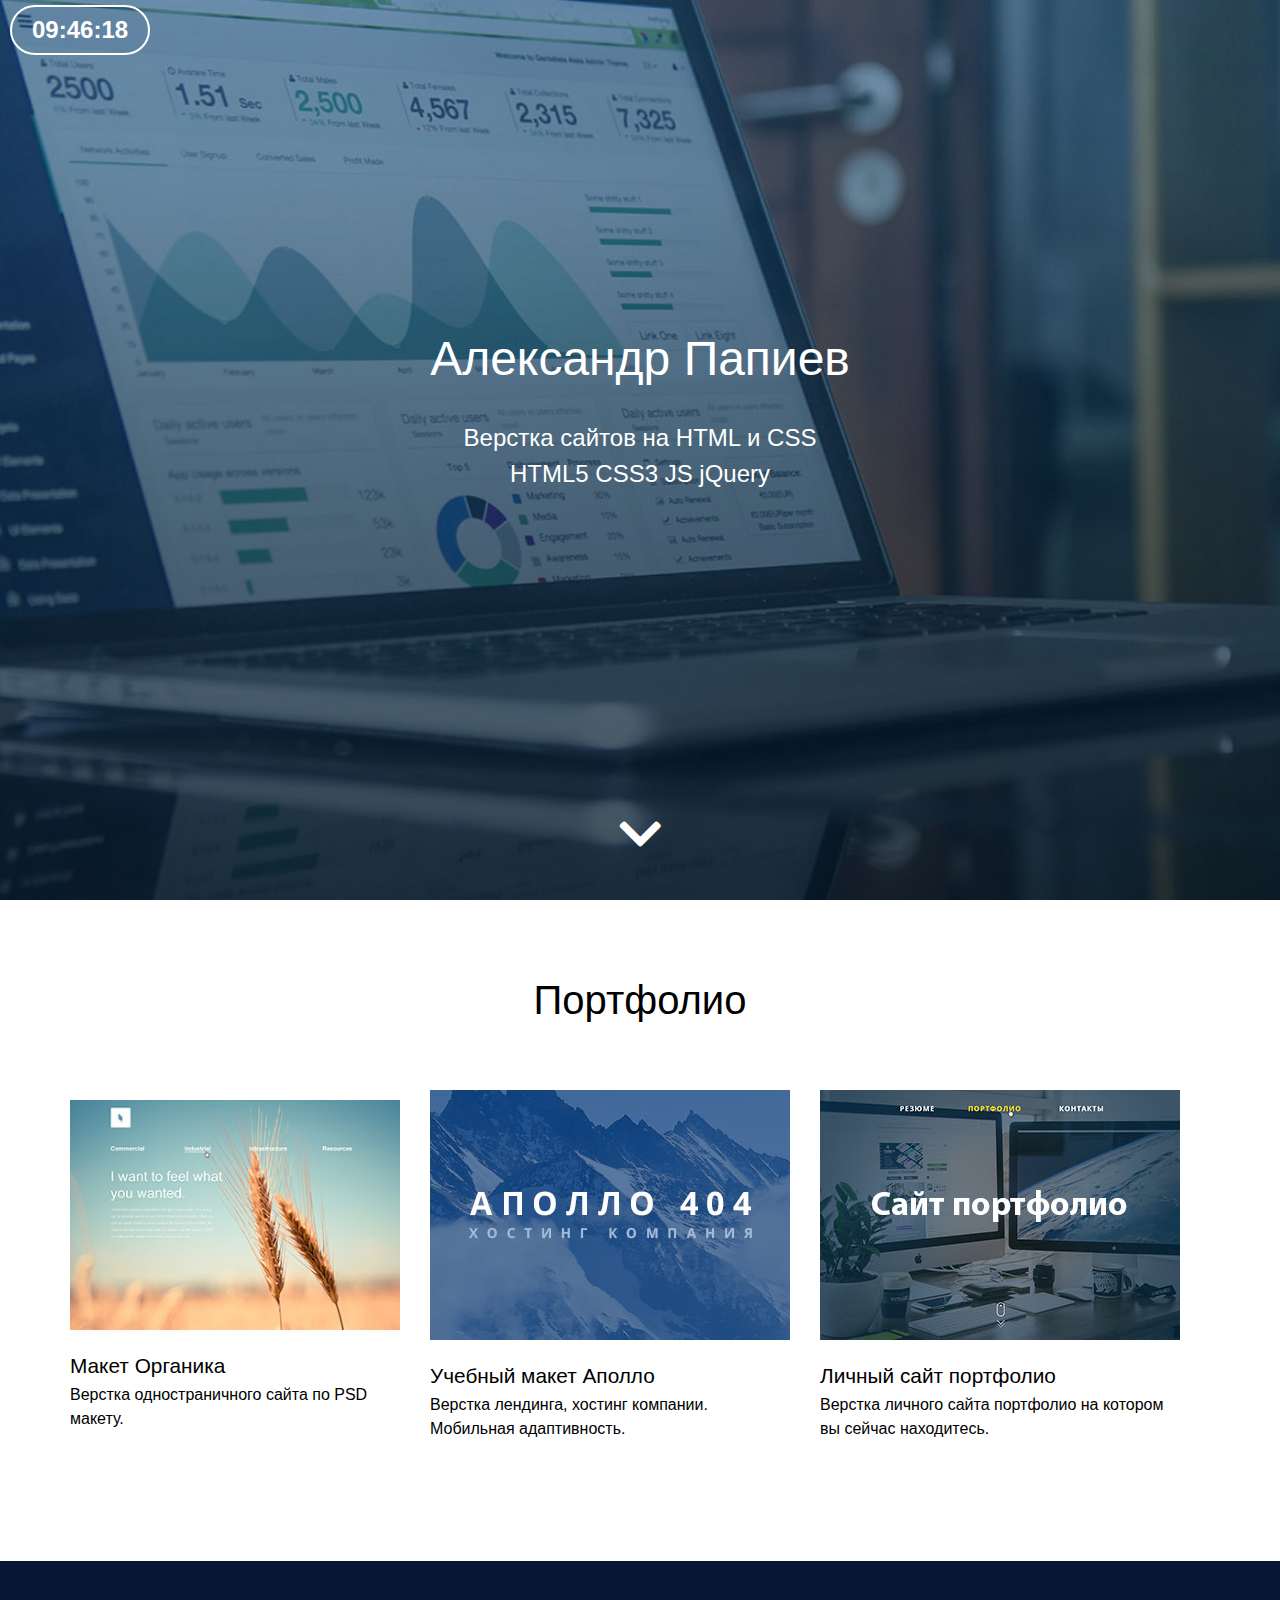
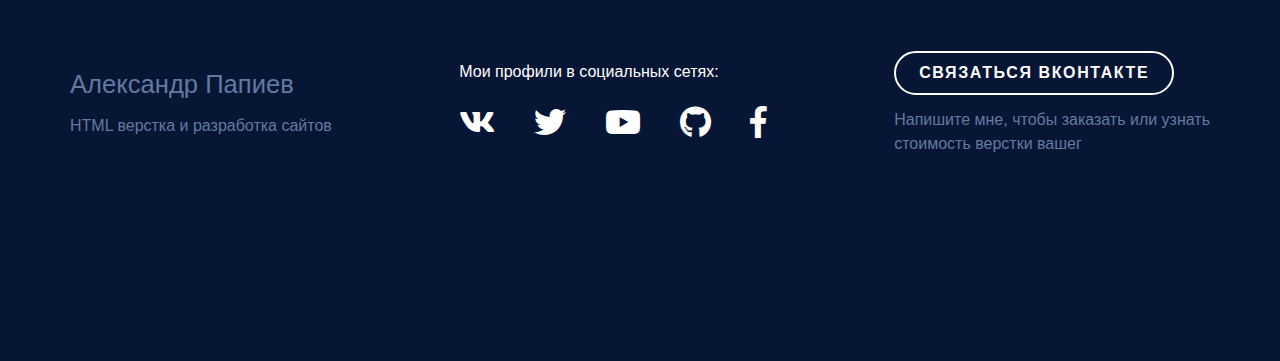
==== commit 89a4ecee: "website completed + @media" ====
--- a/index.html
+++ b/index.html
@@ -149,7 +149,7 @@
 
                    <div class="footer__col">
                         <div>
-                            <a href="#" class="footer__button" target="_blank">связаться вконтакте
+                            <a href="https://vk.com/id417006719" class="footer__button" target="_blank">связаться вконтакте
                             </a></div>
                         <p>Напишите мне, чтобы заказать или узнать<br> стоимость верстки вашег</p>
                       
--- a/css/style.css
+++ b/css/style.css
@@ -32,6 +32,7 @@
 display:block/inline-block; */
 img{
 	display: inline-block;
+	/*max-width: 100%; - ширина не превышает родителя */
 }
 
 /* все элементы наследуют значение свойства у родительского элемента
@@ -116,7 +117,8 @@
 	background-position: center;
 	background-size: cover;
 	
-	height: 100vh; /*100vh - это 100% от окна, которого мы просматриваем сайт (от Браузера)*/
+	height: 100vh; /*100vh - это 100% от окна, которого мы просматриваем сайт (от Браузера)
+	На все занимаемое пространство*/
 	
 	color: white;/* цвет шрифта у текста белый*/
 	text-align:center;/*отцентрировали текст по горизонтале*/
@@ -435,6 +437,11 @@
 		align-items: center;
 	}
 
+	#header{
+		padding-left: 15px;
+		padding-right: 15px;
+	}
+
 	.time{
 		display: none;
 	}
